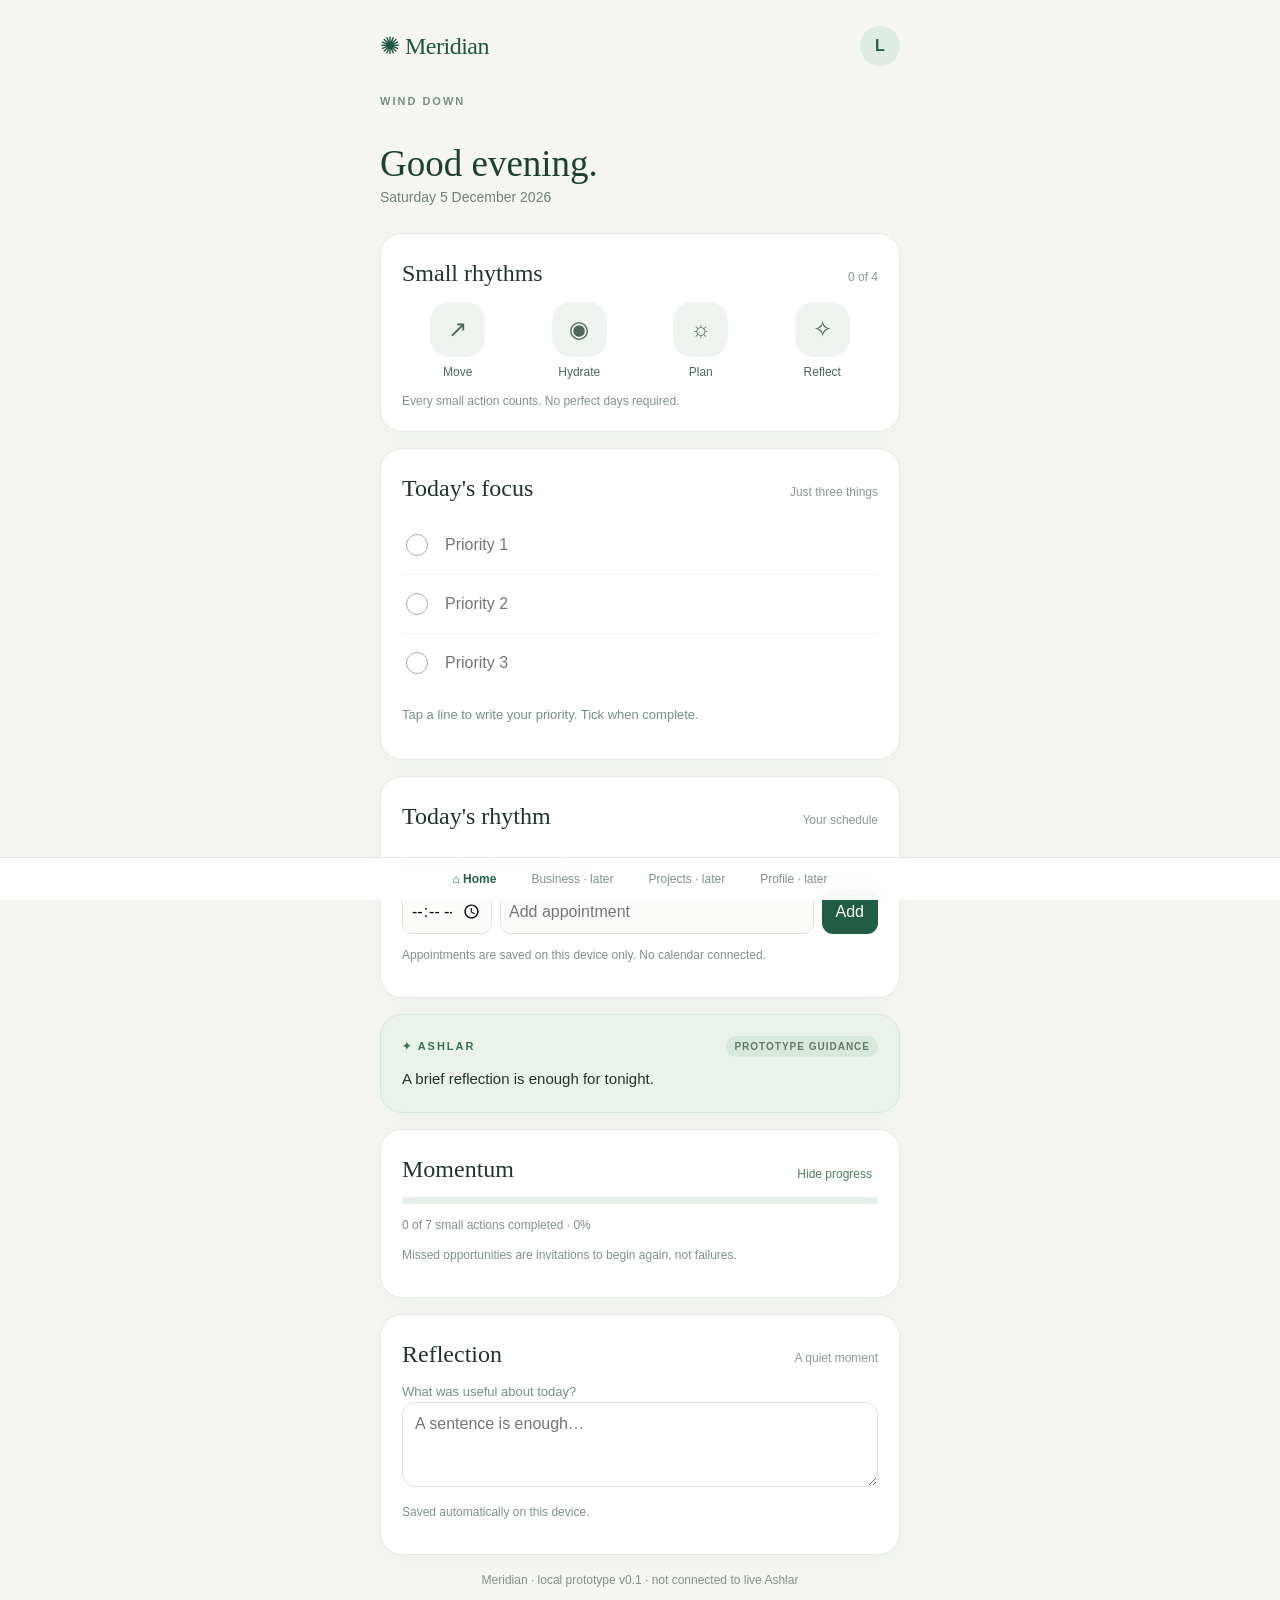
==== prototypes/home-screen/index.html @ abdf4962 "Build functional local-first Meridian Home Screen prototype" ====
<!doctype html>
<html lang="en"><head><meta charset="utf-8"><meta name="viewport" content="width=device-width,initial-scale=1,viewport-fit=cover"><meta name="theme-color" content="#173f34"><title>Meridian — Today</title>
<style>
:root{font-family:-apple-system,BlinkMacSystemFont,"Segoe UI",sans-serif;color:#23332d;background:#f5f6f2}*{box-sizing:border-box}body{margin:0}button,input,textarea{font:inherit}button{cursor:pointer}button:focus-visible,input:focus-visible,textarea:focus-visible{outline:3px solid #72ab8e;outline-offset:2px}.shell{max-width:560px;margin:auto;padding:26px 20px 90px}.top{display:flex;justify-content:space-between;align-items:center}.mark{font-family:Georgia,serif;font-size:24px;letter-spacing:-.5px;color:#205543}.circle{background:#dfebe4;color:#1c6247;border:0;border-radius:50%;width:40px;height:40px;font-weight:700}.eyebrow{text-transform:uppercase;font-size:11px;font-weight:750;letter-spacing:2px;color:#789082}.greeting{margin:36px 0 5px;font:normal 37px/1.12 Georgia,serif;color:#1d4034}.sub{margin:0 0 28px;color:#728078;font-size:14px}.card{background:white;border:1px solid #e5eae4;border-radius:22px;padding:21px;margin-bottom:16px;box-shadow:0 7px 24px #1f47360a}.card h2{font:normal 24px Georgia,serif;margin:5px 0 14px}.sectionhead{display:flex;justify-content:space-between;align-items:baseline;gap:10px}.muted{color:#8c9890;font-size:12px}.habits{display:grid;grid-template-columns:repeat(4,1fr);gap:10px}.habit{display:flex;flex-direction:column;align-items:center;gap:8px;background:transparent;border:0;color:#51665b;font-size:12px}.habit .icon{width:55px;height:55px;display:grid;place-items:center;border-radius:19px;background:#eff3ef;font-size:23px;border:1px solid transparent}.habit[aria-pressed="true"] .icon{background:#e3f2e6;border-color:#79ae88}.habit[aria-pressed="true"] .label{font-weight:750;color:#245b40}.row{display:flex;align-items:center;gap:12px;padding:13px 0;border-top:1px solid #eef1ed}.row:first-of-type{border-top:0}.check{appearance:none;width:22px;height:22px;flex:0 0 22px;border:1.6px solid #a3b2a9;border-radius:50%;cursor:pointer}.check:checked{background:#377a55;border-color:#377a55;box-shadow:inset 0 0 0 5px white}.titleinput{min-width:0;flex:1;border:0;background:transparent;padding:7px 2px;color:#2a3a32}.titleinput.done{text-decoration:line-through;color:#9da9a1}.hint{color:#759082;font-size:13px;line-height:1.5}.apt{display:flex;align-items:baseline;gap:14px;padding:11px 0;border-top:1px solid #eef1ed}.time{font-size:13px;font-weight:750;color:#3e785a;min-width:48px}.apt span:nth-child(2){flex:1}.text-btn{border:0;background:transparent;color:#377a55;padding:6px;font-size:13px}.add{display:grid;grid-template-columns:90px 1fr auto;gap:8px;margin-top:10px}.add input{width:100%;min-width:0;padding:10px 8px;border:1px solid #dae4db;border-radius:10px;background:#fbfcfa}.primary{background:#215c45;border:0;color:white;padding:10px 14px;border-radius:11px}.coach{background:#eaf2eb;border-color:#d6e7d9}.coach .eyebrow{color:#38704d}.coach p{margin:10px 0 0;line-height:1.6;font-size:15px}.progressbar{height:7px;background:#e7eee8;border-radius:10px;overflow:hidden}.progressbar span{display:block;height:100%;background:#528e66;width:0;transition:width .2s}.foot{display:flex;justify-content:space-between;align-items:center}.note{width:100%;min-height:85px;resize:vertical;border:1px solid #dae4db;border-radius:13px;padding:12px;color:#23352a}.small{font-size:12px;line-height:1.5;color:#829187}.badge{display:inline-block;font-size:10px;font-weight:700;text-transform:uppercase;letter-spacing:1px;color:#60796b;background:#d9e8dd;padding:5px 8px;border-radius:30px}.bottom{position:fixed;bottom:0;left:0;right:0;background:#fffE;border-top:1px solid #e4e9e3;backdrop-filter:blur(15px);display:flex;justify-content:center;gap:35px;padding:14px 8px calc(14px + env(safe-area-inset-bottom));font-size:12px;color:#829087}.bottom b{color:#236345}.progress-toggle{background:none;border:0;color:#4d7c61;font-size:12px}.visually-hidden{position:absolute;width:1px;height:1px;overflow:hidden;clip:rect(0,0,0,0)}
</style></head>
<body><main class="shell">
<div class="top"><div class="mark">✺ Meridian</div><button class="circle" aria-label="Local profile placeholder">L</button></div>
<div class="eyebrow" style="margin-top:29px" id="phase">YOUR DAY</div><h1 class="greeting" id="greeting">Good morning.</h1><p class="sub" id="date"></p>
<div class="card" id="habitsCard"><div class="sectionhead"><h2>Small rhythms</h2><span class="muted" id="habitCount"></span></div><div class="habits" id="habits"></div><p class="small" style="margin-bottom:0">Every small action counts. No perfect days required.</p></div>
<div class="card"><div class="sectionhead"><h2>Today's focus</h2><span class="muted">Just three things</span></div><div id="priorities"></div><p class="hint">Tap a line to write your priority. Tick when complete.</p></div>
<div class="card"><div class="sectionhead"><h2>Today's rhythm</h2><span class="muted">Your schedule</span></div><div id="appointments"></div><form class="add" id="appointmentForm"><label class="visually-hidden" for="aptTime">Time</label><input type="time" id="aptTime" required><label class="visually-hidden" for="aptTitle">Appointment</label><input id="aptTitle" maxlength="80" placeholder="Add appointment" required><button class="primary" type="submit">Add</button></form><p class="small">Appointments are saved on this device only. No calendar connected.</p></div>
<div class="card coach"><div class="sectionhead"><span class="eyebrow">✦ ASHLAR</span><span class="badge">Prototype guidance</span></div><p id="nudge"></p></div>
<div class="card"><div class="foot"><h2>Momentum</h2><button class="progress-toggle" id="progressToggle" aria-pressed="true">Hide progress</button></div><div id="progressArea"><div class="progressbar" role="progressbar" aria-label="Today's completion" aria-valuemin="0" aria-valuemax="100" aria-valuenow="0" id="progressTrack"><span id="progressBar"></span></div><p class="small" id="progressText"></p></div><p class="small">Missed opportunities are invitations to begin again, not failures.</p></div>
<div class="card"><div class="sectionhead"><h2>Reflection</h2><span class="muted">A quiet moment</span></div><label for="reflection" class="hint">What was useful about today?</label><textarea class="note" id="reflection" placeholder="A sentence is enough…"></textarea><p class="small">Saved automatically on this device.</p></div>
<p class="small" style="text-align:center">Meridian · local prototype v0.1 · not connected to live Ashlar</p>
</main><nav class="bottom" aria-label="Prototype navigation"><b>⌂ Home</b><span>Business · later</span><span>Projects · later</span><span>Profile · later</span></nav>
<script>
(()=>{
 const now=new Date(), key=now.getFullYear()+"-"+String(now.getMonth()+1).padStart(2,"0")+"-"+String(now.getDate()).padStart(2), storage="meridian-demo-day-"+key, prefsKey="meridian-demo-preferences";
 const initial={priorities:[{id:1,title:"",done:false},{id:2,title:"",done:false},{id:3,title:"",done:false}],habits:[{id:"move",label:"Move",icon:"↗",done:false},{id:"water",label:"Hydrate",icon:"◉",done:false},{id:"plan",label:"Plan",icon:"☼",done:false},{id:"reflect",label:"Reflect",icon:"✧",done:false}],appointments:[],reflection:""};
 function parse(k,fallback){try{return JSON.parse(localStorage.getItem(k))||fallback}catch{return fallback}}
 let data=parse(storage,initial),prefs=parse(prefsKey,{showProgress:true});
 if(!Array.isArray(data.priorities)||data.priorities.length!==3)data.priorities=structuredClone(initial.priorities);
 if(!Array.isArray(data.habits))data.habits=structuredClone(initial.habits);
 if(!Array.isArray(data.appointments))data.appointments=[];
 function save(){localStorage.setItem(storage,JSON.stringify(data))}
 const $=id=>document.getElementById(id);
 const hour=now.getHours(),phase=hour<12?"morning":hour<17?"afternoon":"evening";
 $("phase").textContent=phase==="morning"?"A FRESH START":phase==="afternoon"?"KEEP YOUR MOMENTUM":"WIND DOWN";
 $("greeting").textContent="Good "+phase+".";
 $("date").textContent=new Intl.DateTimeFormat("en-GB",{weekday:"long",day:"numeric",month:"long",year:"numeric"}).format(now);
 function renderHabits(){let area=$("habits");area.replaceChildren();data.habits.forEach(h=>{let b=document.createElement("button");b.className="habit";b.type="button";b.setAttribute("aria-pressed",String(h.done));let icon=document.createElement("span");icon.className="icon";icon.textContent=h.icon;let label=document.createElement("span");label.className="label";label.textContent=h.label;b.append(icon,label);b.onclick=()=>{h.done=!h.done;save();renderHabits();renderProgress();renderNudge()};area.append(b)});$("habitCount").textContent=data.habits.filter(h=>h.done).length+" of "+data.habits.length}
 function renderPriorities(){let area=$("priorities");area.replaceChildren();data.priorities.forEach((p,i)=>{let row=document.createElement("div");row.className="row";let cb=document.createElement("input");cb.type="checkbox";cb.className="check";cb.checked=!!p.done;cb.setAttribute("aria-label","Complete priority "+(i+1));cb.onchange=()=>{p.done=cb.checked;save();renderPriorities();renderProgress();renderNudge()};let input=document.createElement("input");input.className="titleinput"+(p.done?" done":"");input.type="text";input.maxLength=100;input.placeholder="Priority "+(i+1);input.value=p.title;input.setAttribute("aria-label","Priority "+(i+1));input.oninput=()=>{p.title=input.value;save();renderNudge()};row.append(cb,input);area.append(row)})}
 function renderAppointments(){let area=$("appointments");area.replaceChildren();if(!data.appointments.length){let p=document.createElement("p");p.className="hint";p.textContent="No appointments added for today.";area.append(p)}data.appointments.slice().sort((a,b)=>a.time.localeCompare(b.time)).forEach(a=>{let row=document.createElement("div");row.className="apt";let time=document.createElement("span");time.className="time";time.textContent=a.time;let name=document.createElement("span");name.textContent=a.title;let remove=document.createElement("button");remove.className="text-btn";remove.textContent="Remove";remove.setAttribute("aria-label","Remove "+a.title);remove.onclick=()=>{data.appointments=data.appointments.filter(x=>x.id!==a.id);save();renderAppointments()};row.append(time,name,remove);area.append(row)})}
 $("appointmentForm").onsubmit=e=>{e.preventDefault();let time=$("aptTime").value,title=$("aptTitle").value.trim();if(!time||!title)return;data.appointments.push({id:Date.now(),time,title});save();renderAppointments();e.target.reset()};
 function renderNudge(){let undone=data.priorities.find(p=>p.title.trim()&&!p.done);$("nudge").textContent=undone?"Start with “"+undone.title.trim()+"”. One small step is enough.":data.priorities.every(p=>p.done)&&data.priorities.some(p=>p.title.trim())?"You've moved things forward today. You can stop here.":phase==="evening"?"A brief reflection is enough for tonight.": "Choose one useful priority. You don't need to solve the whole day."}
 function renderProgress(){let done=data.habits.filter(h=>h.done).length+data.priorities.filter(p=>p.done).length, total=data.habits.length+3, percent=Math.round(done/total*100);$("progressBar").style.width=percent+"%";$("progressTrack").setAttribute("aria-valuenow",String(percent));$("progressText").textContent=done+" of "+total+" small actions completed · "+percent+"%";$("progressArea").hidden=!prefs.showProgress;$("progressToggle").textContent=prefs.showProgress?"Hide progress":"Show progress";$("progressToggle").setAttribute("aria-pressed",String(prefs.showProgress))}
 $("progressToggle").onclick=()=>{prefs.showProgress=!prefs.showProgress;localStorage.setItem(prefsKey,JSON.stringify(prefs));renderProgress()};
 $("reflection").value=data.reflection||"";$("reflection").oninput=e=>{data.reflection=e.target.value;save()};
 renderHabits();renderPriorities();renderAppointments();renderProgress();renderNudge();
})();
</script></body></html>
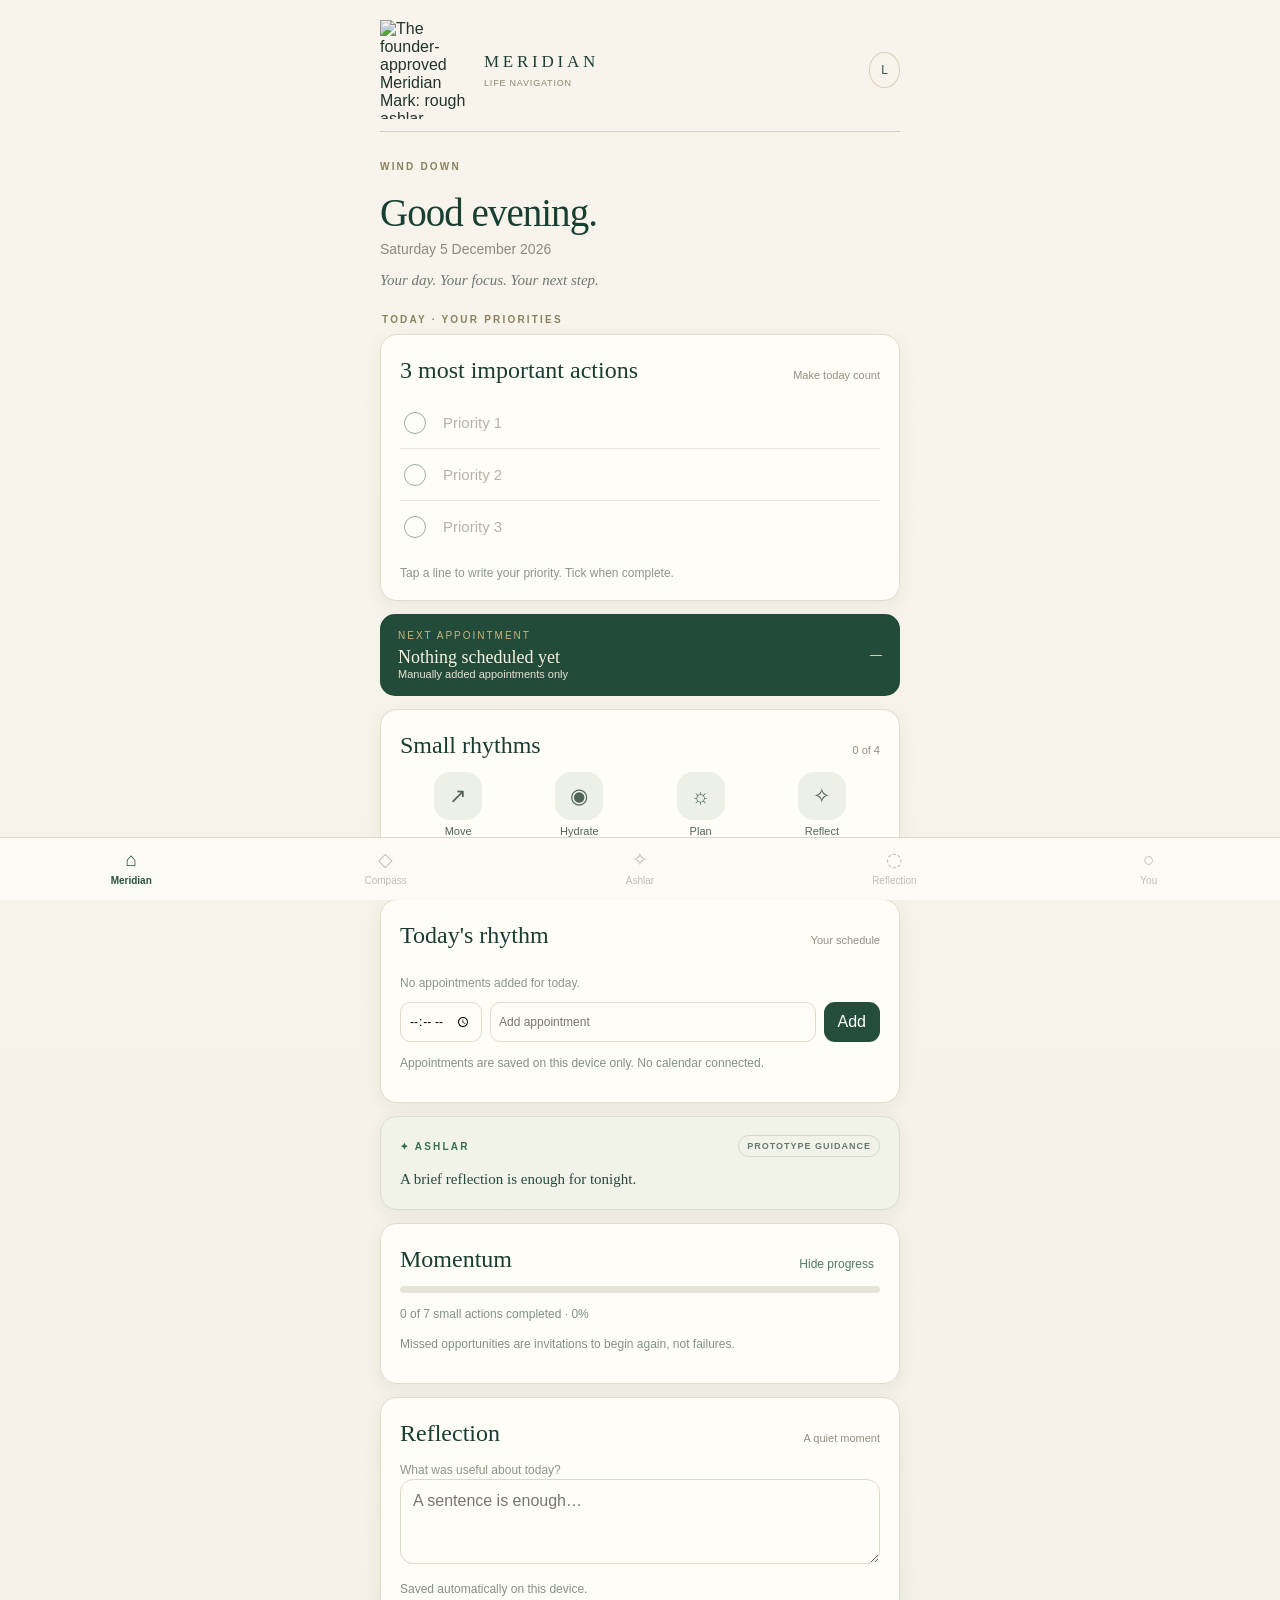
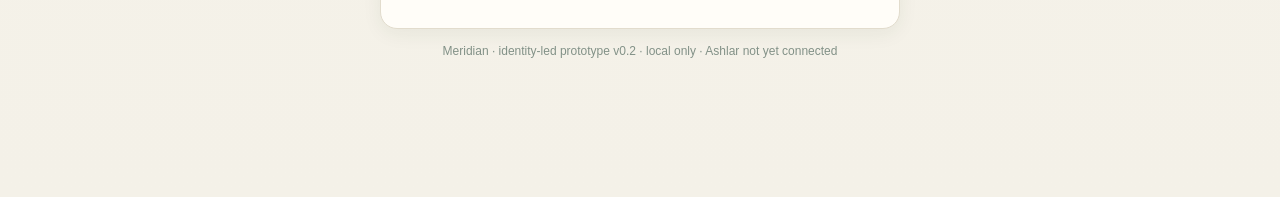
==== commit a5180abb: "Rebuild mobile Home with founder-approved mark and recovered Meridian identity" ====
--- a/prototypes/home-screen/index.html
+++ b/prototypes/home-screen/index.html
@@ -1,19 +1,73 @@
 <!doctype html>
-<html lang="en"><head><meta charset="utf-8"><meta name="viewport" content="width=device-width,initial-scale=1,viewport-fit=cover"><meta name="theme-color" content="#173f34"><title>Meridian — Today</title>
+<html lang="en"><head><meta charset="utf-8"><meta name="viewport" content="width=device-width,initial-scale=1,viewport-fit=cover"><meta name="theme-color" content="#f6f1e7"><meta name="apple-mobile-web-app-capable" content="yes"><meta name="apple-mobile-web-app-title" content="Meridian"><title>Meridian — Today</title>
 <style>
 :root{font-family:-apple-system,BlinkMacSystemFont,"Segoe UI",sans-serif;color:#23332d;background:#f5f6f2}*{box-sizing:border-box}body{margin:0}button,input,textarea{font:inherit}button{cursor:pointer}button:focus-visible,input:focus-visible,textarea:focus-visible{outline:3px solid #72ab8e;outline-offset:2px}.shell{max-width:560px;margin:auto;padding:26px 20px 90px}.top{display:flex;justify-content:space-between;align-items:center}.mark{font-family:Georgia,serif;font-size:24px;letter-spacing:-.5px;color:#205543}.circle{background:#dfebe4;color:#1c6247;border:0;border-radius:50%;width:40px;height:40px;font-weight:700}.eyebrow{text-transform:uppercase;font-size:11px;font-weight:750;letter-spacing:2px;color:#789082}.greeting{margin:36px 0 5px;font:normal 37px/1.12 Georgia,serif;color:#1d4034}.sub{margin:0 0 28px;color:#728078;font-size:14px}.card{background:white;border:1px solid #e5eae4;border-radius:22px;padding:21px;margin-bottom:16px;box-shadow:0 7px 24px #1f47360a}.card h2{font:normal 24px Georgia,serif;margin:5px 0 14px}.sectionhead{display:flex;justify-content:space-between;align-items:baseline;gap:10px}.muted{color:#8c9890;font-size:12px}.habits{display:grid;grid-template-columns:repeat(4,1fr);gap:10px}.habit{display:flex;flex-direction:column;align-items:center;gap:8px;background:transparent;border:0;color:#51665b;font-size:12px}.habit .icon{width:55px;height:55px;display:grid;place-items:center;border-radius:19px;background:#eff3ef;font-size:23px;border:1px solid transparent}.habit[aria-pressed="true"] .icon{background:#e3f2e6;border-color:#79ae88}.habit[aria-pressed="true"] .label{font-weight:750;color:#245b40}.row{display:flex;align-items:center;gap:12px;padding:13px 0;border-top:1px solid #eef1ed}.row:first-of-type{border-top:0}.check{appearance:none;width:22px;height:22px;flex:0 0 22px;border:1.6px solid #a3b2a9;border-radius:50%;cursor:pointer}.check:checked{background:#377a55;border-color:#377a55;box-shadow:inset 0 0 0 5px white}.titleinput{min-width:0;flex:1;border:0;background:transparent;padding:7px 2px;color:#2a3a32}.titleinput.done{text-decoration:line-through;color:#9da9a1}.hint{color:#759082;font-size:13px;line-height:1.5}.apt{display:flex;align-items:baseline;gap:14px;padding:11px 0;border-top:1px solid #eef1ed}.time{font-size:13px;font-weight:750;color:#3e785a;min-width:48px}.apt span:nth-child(2){flex:1}.text-btn{border:0;background:transparent;color:#377a55;padding:6px;font-size:13px}.add{display:grid;grid-template-columns:90px 1fr auto;gap:8px;margin-top:10px}.add input{width:100%;min-width:0;padding:10px 8px;border:1px solid #dae4db;border-radius:10px;background:#fbfcfa}.primary{background:#215c45;border:0;color:white;padding:10px 14px;border-radius:11px}.coach{background:#eaf2eb;border-color:#d6e7d9}.coach .eyebrow{color:#38704d}.coach p{margin:10px 0 0;line-height:1.6;font-size:15px}.progressbar{height:7px;background:#e7eee8;border-radius:10px;overflow:hidden}.progressbar span{display:block;height:100%;background:#528e66;width:0;transition:width .2s}.foot{display:flex;justify-content:space-between;align-items:center}.note{width:100%;min-height:85px;resize:vertical;border:1px solid #dae4db;border-radius:13px;padding:12px;color:#23352a}.small{font-size:12px;line-height:1.5;color:#829187}.badge{display:inline-block;font-size:10px;font-weight:700;text-transform:uppercase;letter-spacing:1px;color:#60796b;background:#d9e8dd;padding:5px 8px;border-radius:30px}.bottom{position:fixed;bottom:0;left:0;right:0;background:#fffE;border-top:1px solid #e4e9e3;backdrop-filter:blur(15px);display:flex;justify-content:center;gap:35px;padding:14px 8px calc(14px + env(safe-area-inset-bottom));font-size:12px;color:#829087}.bottom b{color:#236345}.progress-toggle{background:none;border:0;color:#4d7c61;font-size:12px}.visually-hidden{position:absolute;width:1px;height:1px;overflow:hidden;clip:rect(0,0,0,0)}
+
+/* Identity-led Home Screen v0.2 — MER-ID-001; visual hierarchy subject to founder review */
+:root{font-family:-apple-system,BlinkMacSystemFont,"Segoe UI",sans-serif;color:#21382e;background:#f6f2e9}
+body{background:linear-gradient(180deg,#f8f4eb 0%,#f4f1e8 100%)}
+.shell{max-width:560px;padding:20px 20px 125px}
+.top{align-items:center;border-bottom:1px solid #d8cfba;padding-bottom:12px}
+.brand{display:flex;align-items:center;gap:12px;min-width:0}
+.brand img{display:block;width:92px;height:99px;object-fit:contain;mix-blend-mode:multiply}
+.brand-title{font:400 17px Georgia,serif;letter-spacing:.22em;color:#1c4035;text-transform:uppercase}
+.brand-caption{font-size:9px;letter-spacing:.09em;text-transform:uppercase;color:#8e856f;margin-top:6px}
+.profile{border-radius:50%;border:1px solid #d9d0ba;padding:10px 11px;color:#315647;background:transparent;font-size:12px}
+.eyebrow{color:#8b815f;letter-spacing:2.2px;font-size:10px}
+.greeting{font:400 39px/1.1 Georgia,serif;color:#183f33;margin:20px 0 6px;letter-spacing:-.025em}
+.sub{color:#8d897e;margin-bottom:17px}
+.opening{font:italic 15px/1.5 Georgia,serif;color:#6d796e;margin:-5px 0 23px}
+.card{background:#fffdf8;border:1px solid #e2dccd;border-radius:17px;box-shadow:0 5px 19px #203f2610;padding:18px 19px;margin-bottom:13px}
+.card h2{font:400 24px/1.2 Georgia,serif;color:#193d32;margin:3px 0 12px}
+.sectionhead{align-items:center}
+.muted{color:#948e81;font-size:11px}
+.row{padding:9px 0;border-top:1px solid #e9e4d9}
+.row:first-of-type{border-top:none}
+.check{width:22px;height:22px;flex-basis:22px;border:1.6px solid #9baf9d}
+.check:checked{background:#2c6c50;border-color:#2c6c50}
+.titleinput{font-size:15px;color:#243b31;padding:8px 2px}
+.titleinput::placeholder{color:#b5b2aa}
+.hint{font-size:12px;color:#8a978a;margin-bottom:0}
+.next{background:#234b3a;color:#f8f1df;border-radius:15px;padding:16px 18px;margin-bottom:13px;display:flex;align-items:center;gap:14px;justify-content:space-between}
+.next .next-title{color:#cbb47d;text-transform:uppercase;font-size:10px;letter-spacing:2px}
+.next .next-info{font:400 18px Georgia,serif;margin:6px 0 0}
+.next .next-time{font-size:12px;color:#e7dfca}
+.next .next-hint{font-size:11px;color:#e8e1d0}
+.habits{gap:5px}
+.habit{gap:5px;font-size:11px;color:#516659;padding:0}
+.habit .icon{width:48px;height:48px;border-radius:16px;background:#edf0e7;font-size:21px}
+.habit[aria-pressed="true"] .icon{background:#e2ecdd;border-color:#89a88a}
+.coach{background:#f1f3e9;border:1px solid #d8dfcf}
+.coach p{font:400 15px/1.6 Georgia,serif;color:#294b3a}
+.badge{font-size:9px;background:transparent;border:1px solid #d0dbcc;color:#68796c}
+.apt{padding:9px 0}
+.add{grid-template-columns:82px 1fr auto}
+.add input{font-size:12px;background:#fffcf7;border:1px solid #e1dacb}
+.primary{background:#244e3b}
+.progressbar{background:#e6e4d7}
+.progressbar span{background:#a38b53}
+.note{background:#fffdf7;border-color:#dfd7c8}
+.bottom{justify-content:space-around;gap:0;background:#fcfaf5f5;border-top:1px solid #ded6c7;padding:8px 4px calc(10px + env(safe-area-inset-bottom))}
+.bottom .navitem{display:flex;flex-direction:column;align-items:center;justify-content:center;gap:4px;min-width:0;width:20%;text-align:center;background:none;border:none;color:#9a988e;font-size:10px;font-weight:500;padding:4px 1px}
+.bottom .navitem .navicon{font-size:19px;line-height:1.1}
+.bottom .navitem.active{color:#28523c;font-weight:700}
+.bottom .navitem:disabled{opacity:.62;cursor:default}
+@media(max-width:360px){.brand img{width:76px;height:82px}.greeting{font-size:34px}.brand-title{font-size:15px}.card{padding:16px}.habit .icon{width:43px;height:43px}}
+
 </style></head>
 <body><main class="shell">
-<div class="top"><div class="mark">✺ Meridian</div><button class="circle" aria-label="Local profile placeholder">L</button></div>
-<div class="eyebrow" style="margin-top:29px" id="phase">YOUR DAY</div><h1 class="greeting" id="greeting">Good morning.</h1><p class="sub" id="date"></p>
+<div class="top"><div class="brand"><img src="../../assets/branding/meridian-mark-approved-reference.jpg" alt="The founder-approved Meridian Mark: rough ashlar, refined ashlar, and a vertical golden meridian line"><div><div class="brand-title">Meridian</div><div class="brand-caption">Life navigation</div></div></div><span class="profile" aria-label="Local prototype">L</span></div>
+<div class="eyebrow" style="margin-top:29px" id="phase">YOUR DAY</div><h1 class="greeting" id="greeting">Good morning.</h1><p class="sub" id="date"></p><p class="opening">Your day. Your focus. Your next step.</p>
+
+<div class="eyebrow" style="margin:8px 2px 9px">TODAY · YOUR PRIORITIES</div><div class="card"><div class="sectionhead"><h2>3 most important actions</h2><span class="muted">Make today count</span></div><div id="priorities"></div><p class="hint">Tap a line to write your priority. Tick when complete.</p></div>
+<div class="next" aria-live="polite"><div><div class="next-title">Next appointment</div><div class="next-info" id="nextInfo">Nothing scheduled yet</div><div class="next-hint">Manually added appointments only</div></div><div class="next-time" id="nextTime">—</div></div>
 <div class="card" id="habitsCard"><div class="sectionhead"><h2>Small rhythms</h2><span class="muted" id="habitCount"></span></div><div class="habits" id="habits"></div><p class="small" style="margin-bottom:0">Every small action counts. No perfect days required.</p></div>
-<div class="card"><div class="sectionhead"><h2>Today's focus</h2><span class="muted">Just three things</span></div><div id="priorities"></div><p class="hint">Tap a line to write your priority. Tick when complete.</p></div>
 <div class="card"><div class="sectionhead"><h2>Today's rhythm</h2><span class="muted">Your schedule</span></div><div id="appointments"></div><form class="add" id="appointmentForm"><label class="visually-hidden" for="aptTime">Time</label><input type="time" id="aptTime" required><label class="visually-hidden" for="aptTitle">Appointment</label><input id="aptTitle" maxlength="80" placeholder="Add appointment" required><button class="primary" type="submit">Add</button></form><p class="small">Appointments are saved on this device only. No calendar connected.</p></div>
 <div class="card coach"><div class="sectionhead"><span class="eyebrow">✦ ASHLAR</span><span class="badge">Prototype guidance</span></div><p id="nudge"></p></div>
 <div class="card"><div class="foot"><h2>Momentum</h2><button class="progress-toggle" id="progressToggle" aria-pressed="true">Hide progress</button></div><div id="progressArea"><div class="progressbar" role="progressbar" aria-label="Today's completion" aria-valuemin="0" aria-valuemax="100" aria-valuenow="0" id="progressTrack"><span id="progressBar"></span></div><p class="small" id="progressText"></p></div><p class="small">Missed opportunities are invitations to begin again, not failures.</p></div>
 <div class="card"><div class="sectionhead"><h2>Reflection</h2><span class="muted">A quiet moment</span></div><label for="reflection" class="hint">What was useful about today?</label><textarea class="note" id="reflection" placeholder="A sentence is enough…"></textarea><p class="small">Saved automatically on this device.</p></div>
-<p class="small" style="text-align:center">Meridian · local prototype v0.1 · not connected to live Ashlar</p>
-</main><nav class="bottom" aria-label="Prototype navigation"><b>⌂ Home</b><span>Business · later</span><span>Projects · later</span><span>Profile · later</span></nav>
+<p class="small" style="text-align:center">Meridian · identity-led prototype v0.2 · local only · Ashlar not yet connected</p>
+</main><nav class="bottom" aria-label="Meridian navigation"><span class="navitem active" aria-current="page"><span class="navicon">⌂</span>Meridian</span><button class="navitem" disabled title="Coming later"><span class="navicon">◇</span>Compass</button><button class="navitem" disabled title="Coming later"><span class="navicon">✧</span>Ashlar</button><button class="navitem" disabled title="Coming later"><span class="navicon">◌</span>Reflection</button><button class="navitem" disabled title="Coming later"><span class="navicon">○</span>You</button></nav>
 <script>
 (()=>{
  const now=new Date(), key=now.getFullYear()+"-"+String(now.getMonth()+1).padStart(2,"0")+"-"+String(now.getDate()).padStart(2), storage="meridian-demo-day-"+key, prefsKey="meridian-demo-preferences";
@@ -31,7 +85,7 @@
  $("date").textContent=new Intl.DateTimeFormat("en-GB",{weekday:"long",day:"numeric",month:"long",year:"numeric"}).format(now);
  function renderHabits(){let area=$("habits");area.replaceChildren();data.habits.forEach(h=>{let b=document.createElement("button");b.className="habit";b.type="button";b.setAttribute("aria-pressed",String(h.done));let icon=document.createElement("span");icon.className="icon";icon.textContent=h.icon;let label=document.createElement("span");label.className="label";label.textContent=h.label;b.append(icon,label);b.onclick=()=>{h.done=!h.done;save();renderHabits();renderProgress();renderNudge()};area.append(b)});$("habitCount").textContent=data.habits.filter(h=>h.done).length+" of "+data.habits.length}
  function renderPriorities(){let area=$("priorities");area.replaceChildren();data.priorities.forEach((p,i)=>{let row=document.createElement("div");row.className="row";let cb=document.createElement("input");cb.type="checkbox";cb.className="check";cb.checked=!!p.done;cb.setAttribute("aria-label","Complete priority "+(i+1));cb.onchange=()=>{p.done=cb.checked;save();renderPriorities();renderProgress();renderNudge()};let input=document.createElement("input");input.className="titleinput"+(p.done?" done":"");input.type="text";input.maxLength=100;input.placeholder="Priority "+(i+1);input.value=p.title;input.setAttribute("aria-label","Priority "+(i+1));input.oninput=()=>{p.title=input.value;save();renderNudge()};row.append(cb,input);area.append(row)})}
- function renderAppointments(){let area=$("appointments");area.replaceChildren();if(!data.appointments.length){let p=document.createElement("p");p.className="hint";p.textContent="No appointments added for today.";area.append(p)}data.appointments.slice().sort((a,b)=>a.time.localeCompare(b.time)).forEach(a=>{let row=document.createElement("div");row.className="apt";let time=document.createElement("span");time.className="time";time.textContent=a.time;let name=document.createElement("span");name.textContent=a.title;let remove=document.createElement("button");remove.className="text-btn";remove.textContent="Remove";remove.setAttribute("aria-label","Remove "+a.title);remove.onclick=()=>{data.appointments=data.appointments.filter(x=>x.id!==a.id);save();renderAppointments()};row.append(time,name,remove);area.append(row)})}
+ function renderAppointments(){let area=$("appointments");area.replaceChildren();if(!data.appointments.length){let p=document.createElement("p");p.className="hint";p.textContent="No appointments added for today.";area.append(p)}data.appointments.slice().sort((a,b)=>a.time.localeCompare(b.time)).forEach(a=>{let row=document.createElement("div");row.className="apt";let time=document.createElement("span");time.className="time";time.textContent=a.time;let name=document.createElement("span");name.textContent=a.title;let remove=document.createElement("button");remove.className="text-btn";remove.textContent="Remove";remove.setAttribute("aria-label","Remove "+a.title);remove.onclick=()=>{data.appointments=data.appointments.filter(x=>x.id!==a.id);save();renderAppointments()};row.append(time,name,remove);area.append(row)});const sorted=data.appointments.slice().sort((a,b)=>a.time.localeCompare(b.time));const upcoming=sorted.find(a=>a.time>=new Intl.DateTimeFormat("en-GB",{hour:"2-digit",minute:"2-digit",hour12:false}).format(new Date()))||sorted[0];$("nextInfo").textContent=upcoming?upcoming.title:"Nothing scheduled yet";$("nextTime").textContent=upcoming?upcoming.time:"—"}
  $("appointmentForm").onsubmit=e=>{e.preventDefault();let time=$("aptTime").value,title=$("aptTitle").value.trim();if(!time||!title)return;data.appointments.push({id:Date.now(),time,title});save();renderAppointments();e.target.reset()};
  function renderNudge(){let undone=data.priorities.find(p=>p.title.trim()&&!p.done);$("nudge").textContent=undone?"Start with “"+undone.title.trim()+"”. One small step is enough.":data.priorities.every(p=>p.done)&&data.priorities.some(p=>p.title.trim())?"You've moved things forward today. You can stop here.":phase==="evening"?"A brief reflection is enough for tonight.": "Choose one useful priority. You don't need to solve the whole day."}
  function renderProgress(){let done=data.habits.filter(h=>h.done).length+data.priorities.filter(p=>p.done).length, total=data.habits.length+3, percent=Math.round(done/total*100);$("progressBar").style.width=percent+"%";$("progressTrack").setAttribute("aria-valuenow",String(percent));$("progressText").textContent=done+" of "+total+" small actions completed · "+percent+"%";$("progressArea").hidden=!prefs.showProgress;$("progressToggle").textContent=prefs.showProgress?"Hide progress":"Show progress";$("progressToggle").setAttribute("aria-pressed",String(prefs.showProgress))}
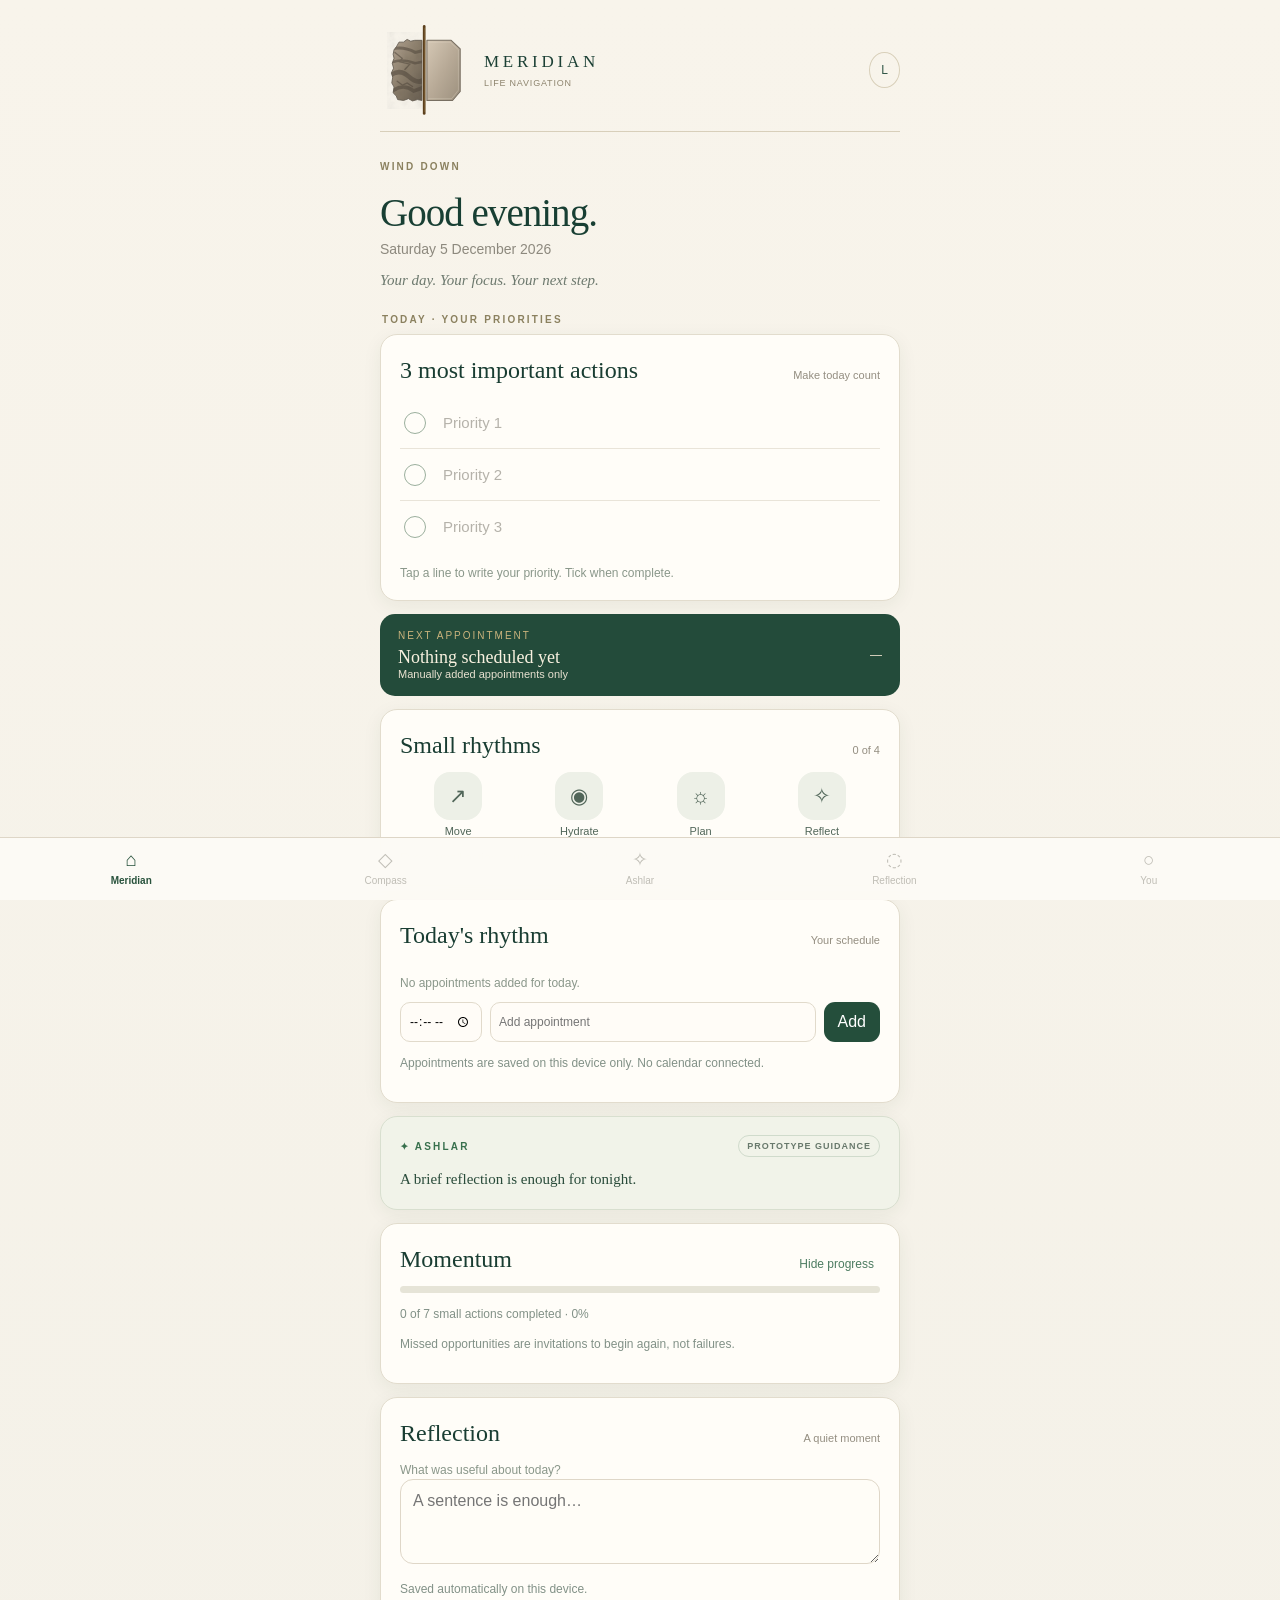
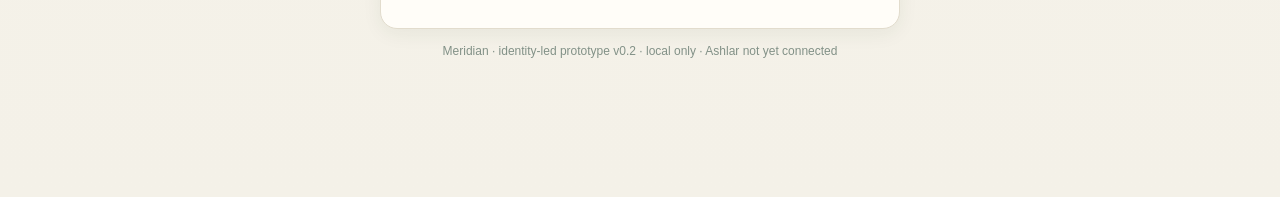
==== commit fdbd02c0: "Fix broken logo on live iPhone Home Screen with Safari-safe SVG" ====
--- a/prototypes/home-screen/index.html
+++ b/prototypes/home-screen/index.html
@@ -9,7 +9,7 @@
 .shell{max-width:560px;padding:20px 20px 125px}
 .top{align-items:center;border-bottom:1px solid #d8cfba;padding-bottom:12px}
 .brand{display:flex;align-items:center;gap:12px;min-width:0}
-.brand img{display:block;width:92px;height:99px;object-fit:contain;mix-blend-mode:multiply}
+.brand img{display:block;width:92px;height:99px;object-fit:contain}
 .brand-title{font:400 17px Georgia,serif;letter-spacing:.22em;color:#1c4035;text-transform:uppercase}
 .brand-caption{font-size:9px;letter-spacing:.09em;text-transform:uppercase;color:#8e856f;margin-top:6px}
 .profile{border-radius:50%;border:1px solid #d9d0ba;padding:10px 11px;color:#315647;background:transparent;font-size:12px}
@@ -56,7 +56,7 @@
 
 </style></head>
 <body><main class="shell">
-<div class="top"><div class="brand"><img src="../../assets/branding/meridian-mark-approved-reference.jpg" alt="The founder-approved Meridian Mark: rough ashlar, refined ashlar, and a vertical golden meridian line"><div><div class="brand-title">Meridian</div><div class="brand-caption">Life navigation</div></div></div><span class="profile" aria-label="Local prototype">L</span></div>
+<div class="top"><div class="brand"><img src="../../assets/branding/meridian-mark-iphone.svg" alt="The founder-approved Meridian Mark: rough ashlar, refined ashlar, and a vertical golden meridian line"><div><div class="brand-title">Meridian</div><div class="brand-caption">Life navigation</div></div></div><span class="profile" aria-label="Local prototype">L</span></div>
 <div class="eyebrow" style="margin-top:29px" id="phase">YOUR DAY</div><h1 class="greeting" id="greeting">Good morning.</h1><p class="sub" id="date"></p><p class="opening">Your day. Your focus. Your next step.</p>
 
 <div class="eyebrow" style="margin:8px 2px 9px">TODAY · YOUR PRIORITIES</div><div class="card"><div class="sectionhead"><h2>3 most important actions</h2><span class="muted">Make today count</span></div><div id="priorities"></div><p class="hint">Tap a line to write your priority. Tick when complete.</p></div>
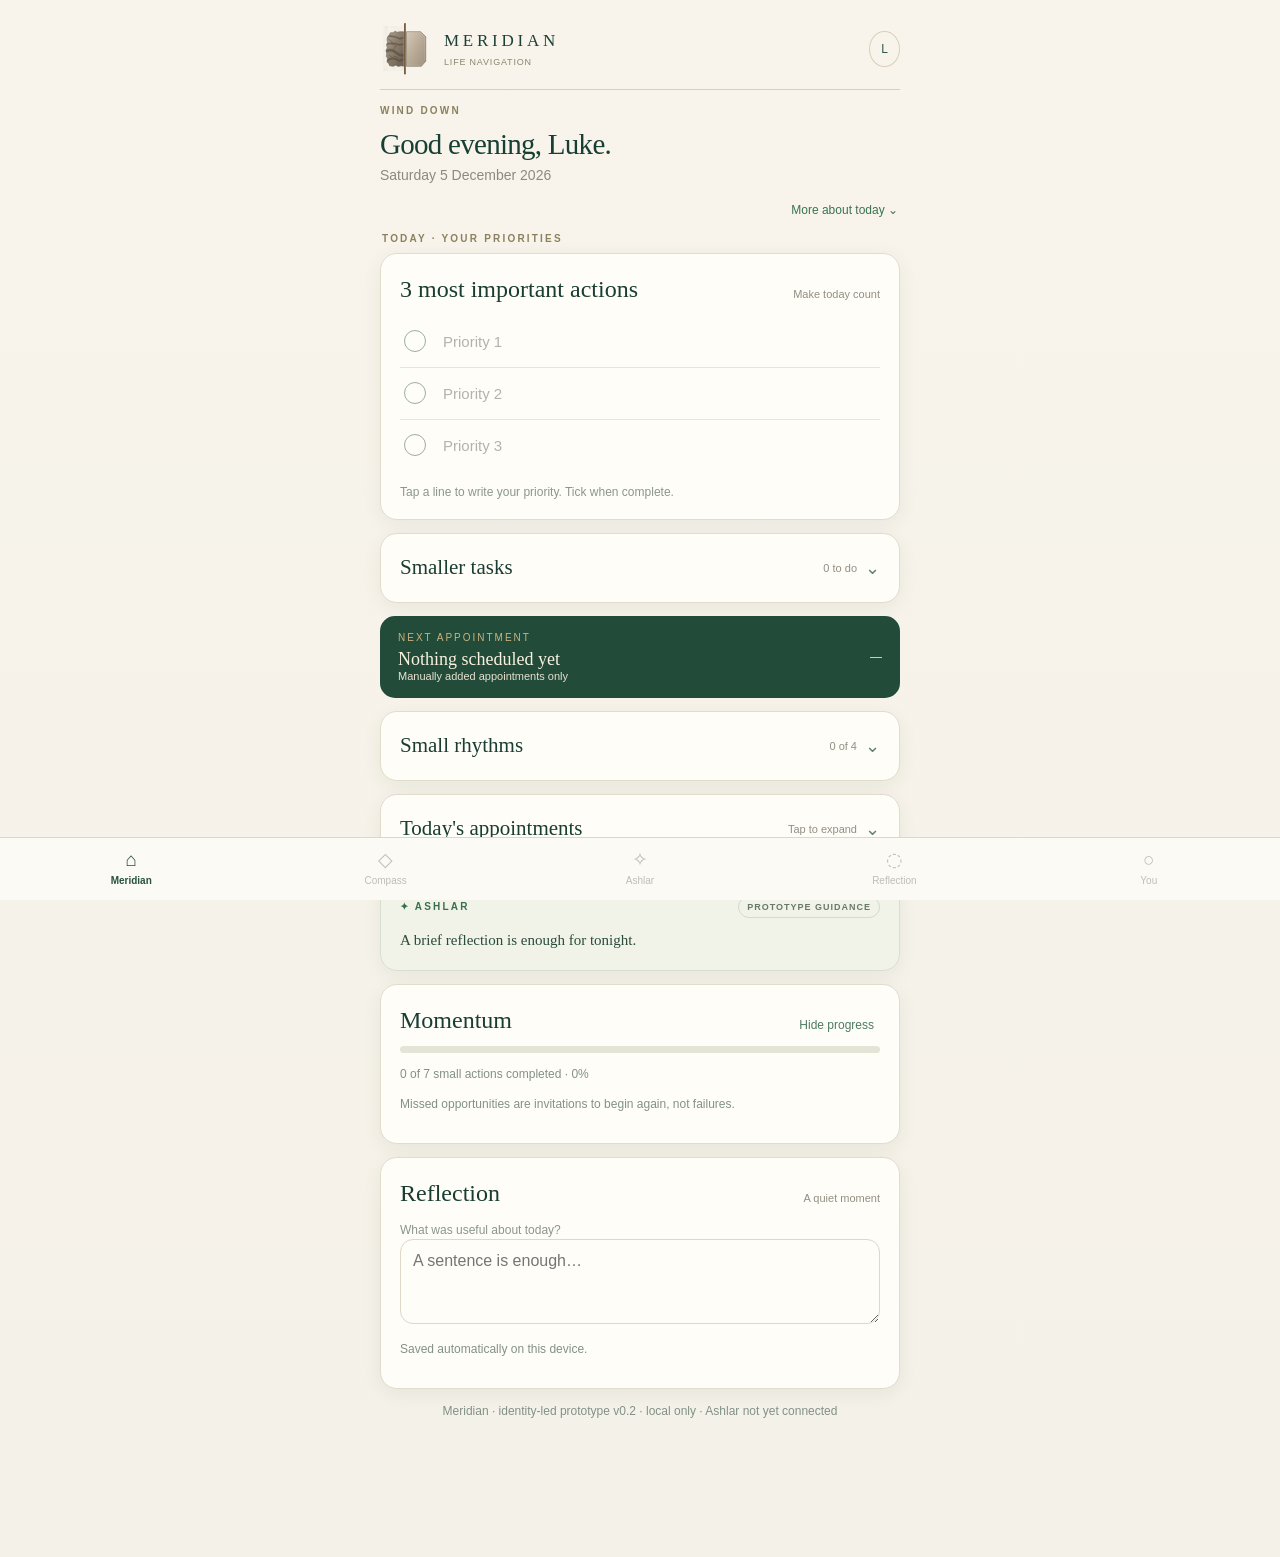
==== commit 9d5586dd: "Enable MER-201 v0.3 home-screen refinements without replacing original application" ====
--- a/prototypes/home-screen/index.html
+++ b/prototypes/home-screen/index.html
@@ -54,7 +54,7 @@
 .bottom .navitem:disabled{opacity:.62;cursor:default}
 @media(max-width:360px){.brand img{width:76px;height:82px}.greeting{font-size:34px}.brand-title{font-size:15px}.card{padding:16px}.habit .icon{width:43px;height:43px}}
 
-</style></head>
+</style><link rel="stylesheet" href="mer201-v03.css"></head>
 <body><main class="shell">
 <div class="top"><div class="brand"><img src="../../assets/branding/meridian-mark-iphone.svg" alt="The founder-approved Meridian Mark: rough ashlar, refined ashlar, and a vertical golden meridian line"><div><div class="brand-title">Meridian</div><div class="brand-caption">Life navigation</div></div></div><span class="profile" aria-label="Local prototype">L</span></div>
 <div class="eyebrow" style="margin-top:29px" id="phase">YOUR DAY</div><h1 class="greeting" id="greeting">Good morning.</h1><p class="sub" id="date"></p><p class="opening">Your day. Your focus. Your next step.</p>
@@ -93,4 +93,4 @@
  $("reflection").value=data.reflection||"";$("reflection").oninput=e=>{data.reflection=e.target.value;save()};
  renderHabits();renderPriorities();renderAppointments();renderProgress();renderNudge();
 })();
-</script></body></html>+</script><script defer src="mer201-v03.js"></script></body></html>
--- a/prototypes/home-screen/mer201-v03.css
+++ b/prototypes/home-screen/mer201-v03.css
@@ -0,0 +1,28 @@
+/* MER-201 v0.3: incremental enhancement, existing logo and palette preserved */
+.shell{padding-bottom:calc(125px + env(safe-area-inset-bottom,0px))}
+.brand img{width:52px!important;height:57px!important;transition:width .2s,height .2s}
+.greeting{font-size:29px!important;margin-top:13px!important}
+#phase{margin-top:15px!important}
+.sub{margin-bottom:12px!important}
+body.mer-header-open .brand img{width:92px!important;height:99px!important}
+body.mer-header-open .greeting{font-size:38px!important}
+.mer-header-toggle{background:transparent;border:0;color:#397351;font-size:12px;display:block;margin:0 0 0 auto;padding:8px 2px}
+.mer-header-extra[hidden]{display:none}
+.mer-header-extra{margin-top:9px}
+.mer-accordion{margin-bottom:13px}
+.mer-accordion>summary{list-style:none;cursor:pointer;display:flex;justify-content:space-between;align-items:center;gap:8px;color:#193d32;font:400 21px Georgia,serif;min-height:32px}
+.mer-accordion>summary::-webkit-details-marker{display:none}
+.mer-accordion>summary::after{content:"⌄";color:#63816d;font:18px sans-serif}
+.mer-accordion[open]>summary::after{content:"⌃"}
+.mer-accordion[open]>summary{margin-bottom:14px}
+.mer-accordion>summary .muted{font:11px -apple-system,BlinkMacSystemFont,sans-serif;margin-left:auto}
+.mer-small-row{display:flex;align-items:center;gap:10px;border-top:1px solid #e9e4d9;padding:9px 0}
+.mer-small-row span{flex:1;font-size:14px}
+.mer-small-row.done span{text-decoration:line-through;color:#9ca69f}
+.mer-small-form{display:flex;gap:8px;margin:12px 0}
+.mer-small-form input{min-width:0;flex:1;padding:11px;border:1px solid #dfd7c8;border-radius:10px;background:#fffdf8}
+.mer-small-form button{padding:10px 15px}
+.mer-status{font-size:11px;color:#7a8d7e}
+.mer-tap-next{cursor:pointer}
+.mer-tap-next:focus-visible,.mer-accordion>summary:focus-visible{outline:3px solid #72ab8e;outline-offset:3px}
+@media(prefers-reduced-motion:reduce){.brand img{transition:none}}
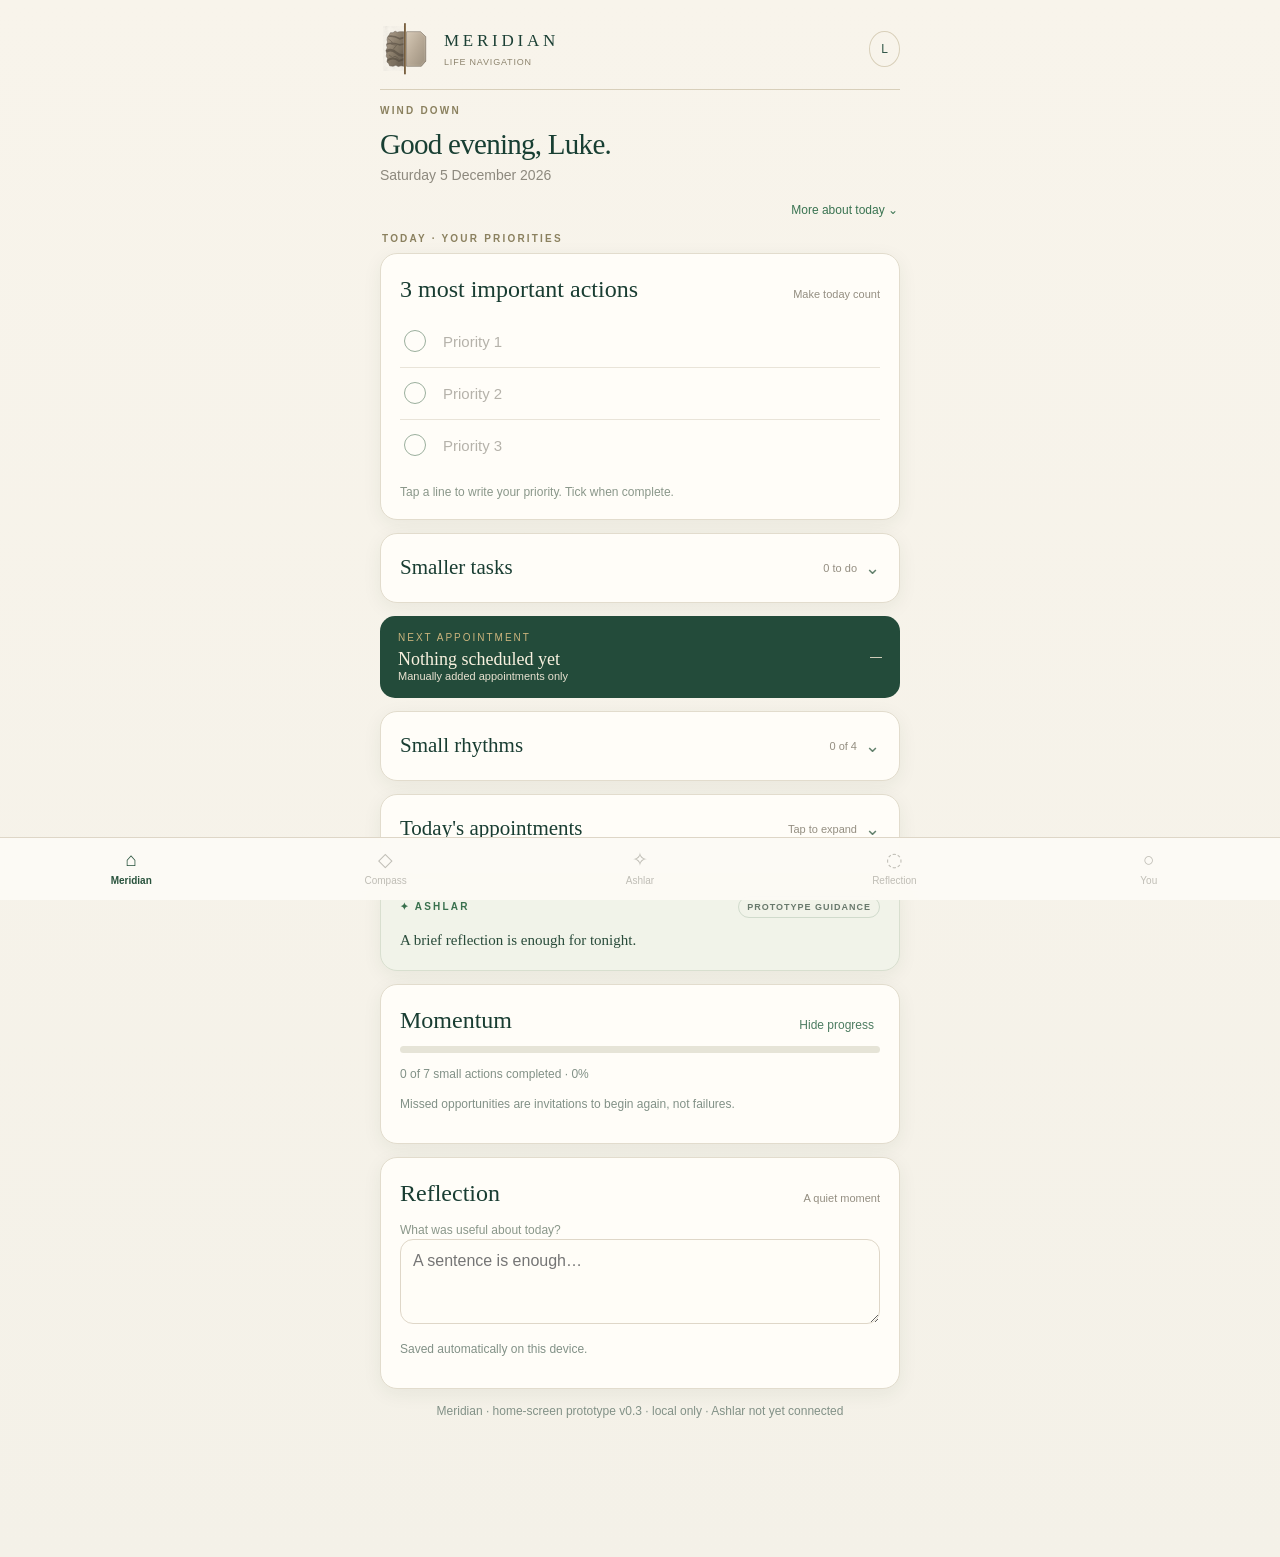
==== commit bb501b12: "Label MER-201 home-screen iteration v0.3 honestly" ====
--- a/prototypes/home-screen/index.html
+++ b/prototypes/home-screen/index.html
@@ -66,7 +66,7 @@
 <div class="card coach"><div class="sectionhead"><span class="eyebrow">✦ ASHLAR</span><span class="badge">Prototype guidance</span></div><p id="nudge"></p></div>
 <div class="card"><div class="foot"><h2>Momentum</h2><button class="progress-toggle" id="progressToggle" aria-pressed="true">Hide progress</button></div><div id="progressArea"><div class="progressbar" role="progressbar" aria-label="Today's completion" aria-valuemin="0" aria-valuemax="100" aria-valuenow="0" id="progressTrack"><span id="progressBar"></span></div><p class="small" id="progressText"></p></div><p class="small">Missed opportunities are invitations to begin again, not failures.</p></div>
 <div class="card"><div class="sectionhead"><h2>Reflection</h2><span class="muted">A quiet moment</span></div><label for="reflection" class="hint">What was useful about today?</label><textarea class="note" id="reflection" placeholder="A sentence is enough…"></textarea><p class="small">Saved automatically on this device.</p></div>
-<p class="small" style="text-align:center">Meridian · identity-led prototype v0.2 · local only · Ashlar not yet connected</p>
+<p class="small" style="text-align:center">Meridian · home-screen prototype v0.3 · local only · Ashlar not yet connected</p>
 </main><nav class="bottom" aria-label="Meridian navigation"><span class="navitem active" aria-current="page"><span class="navicon">⌂</span>Meridian</span><button class="navitem" disabled title="Coming later"><span class="navicon">◇</span>Compass</button><button class="navitem" disabled title="Coming later"><span class="navicon">✧</span>Ashlar</button><button class="navitem" disabled title="Coming later"><span class="navicon">◌</span>Reflection</button><button class="navitem" disabled title="Coming later"><span class="navicon">○</span>You</button></nav>
 <script>
 (()=>{
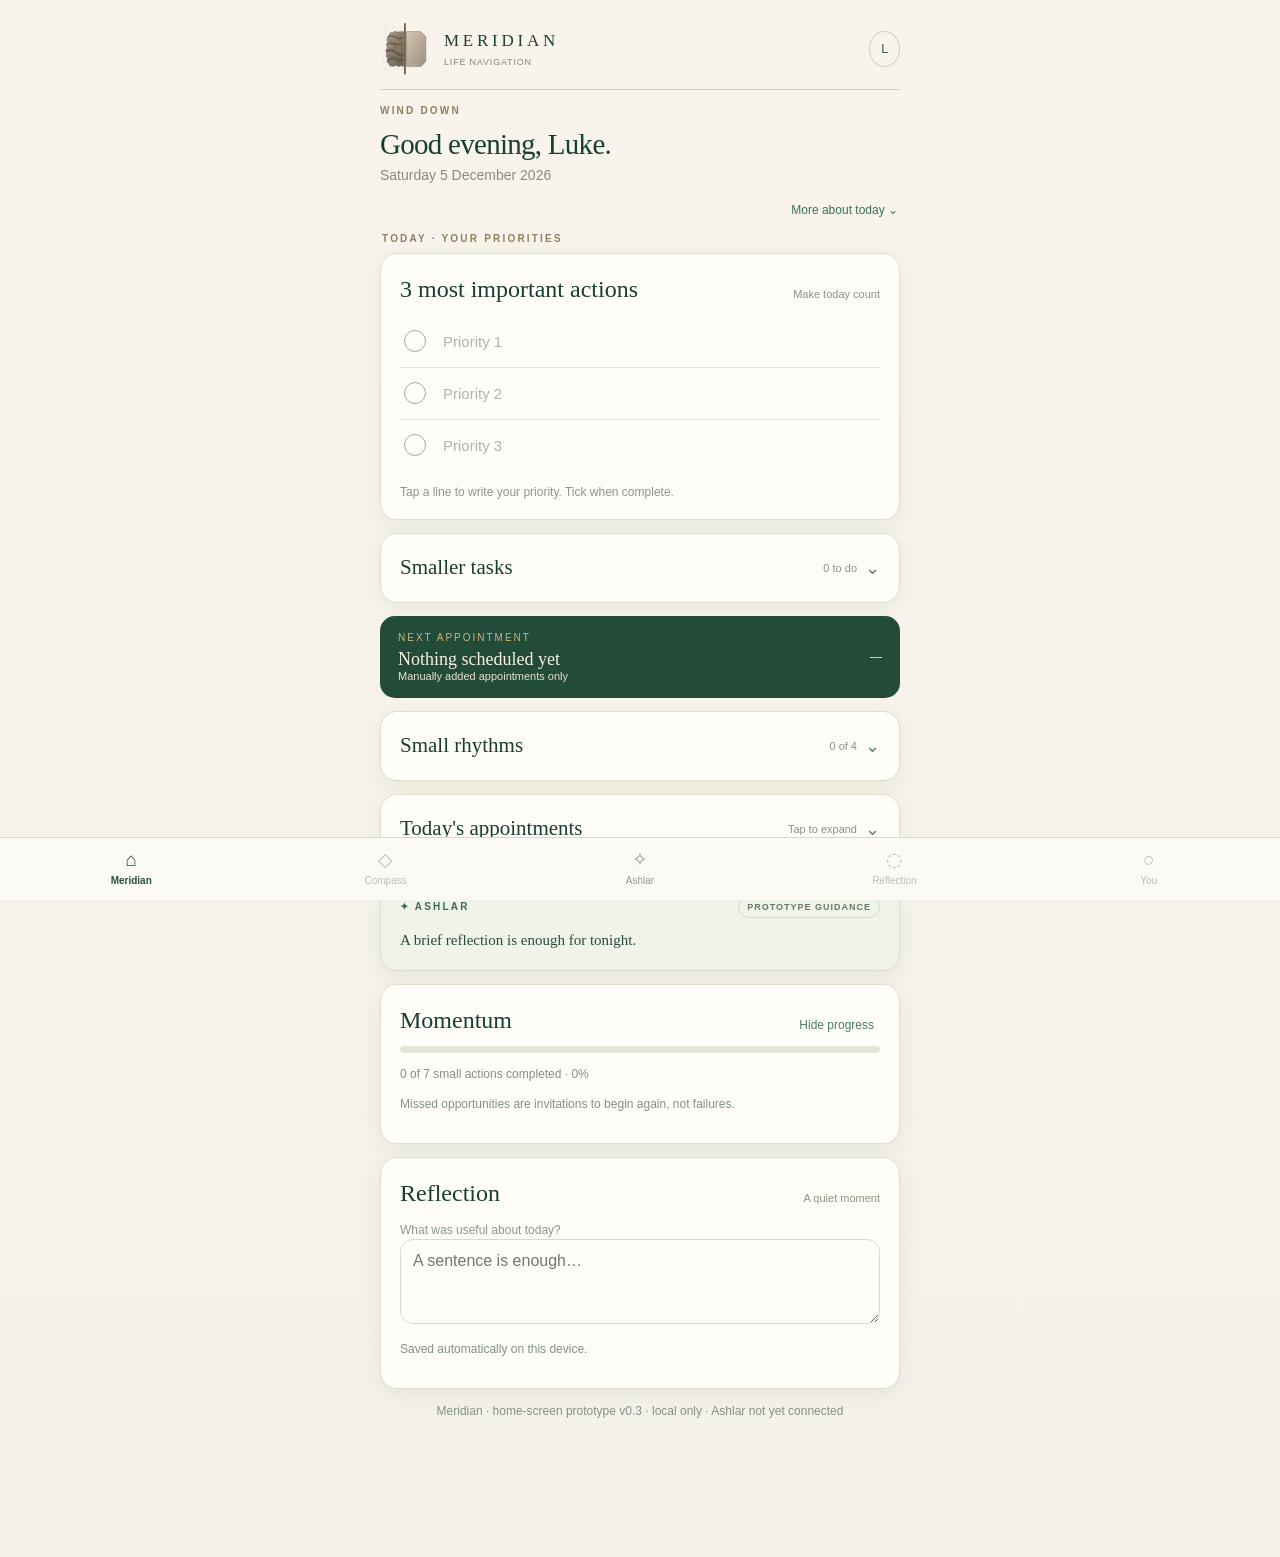
==== commit f6f17936: "Link Meridian Ashlar navigation to protected live conversation interface" ====
--- a/prototypes/home-screen/index.html
+++ b/prototypes/home-screen/index.html
@@ -54,7 +54,7 @@
 .bottom .navitem:disabled{opacity:.62;cursor:default}
 @media(max-width:360px){.brand img{width:76px;height:82px}.greeting{font-size:34px}.brand-title{font-size:15px}.card{padding:16px}.habit .icon{width:43px;height:43px}}
 
-</style><link rel="stylesheet" href="mer201-v03.css"></head>
+</style><link rel="stylesheet" href="mer201-v03.css"><style>.bottom a.navitem{text-decoration:none}.bottom a.navitem:focus-visible{outline:2px solid #377a55;outline-offset:2px}</style></head>
 <body><main class="shell">
 <div class="top"><div class="brand"><img src="../../assets/branding/meridian-mark-iphone.svg" alt="The founder-approved Meridian Mark: rough ashlar, refined ashlar, and a vertical golden meridian line"><div><div class="brand-title">Meridian</div><div class="brand-caption">Life navigation</div></div></div><span class="profile" aria-label="Local prototype">L</span></div>
 <div class="eyebrow" style="margin-top:29px" id="phase">YOUR DAY</div><h1 class="greeting" id="greeting">Good morning.</h1><p class="sub" id="date"></p><p class="opening">Your day. Your focus. Your next step.</p>
@@ -67,7 +67,7 @@
 <div class="card"><div class="foot"><h2>Momentum</h2><button class="progress-toggle" id="progressToggle" aria-pressed="true">Hide progress</button></div><div id="progressArea"><div class="progressbar" role="progressbar" aria-label="Today's completion" aria-valuemin="0" aria-valuemax="100" aria-valuenow="0" id="progressTrack"><span id="progressBar"></span></div><p class="small" id="progressText"></p></div><p class="small">Missed opportunities are invitations to begin again, not failures.</p></div>
 <div class="card"><div class="sectionhead"><h2>Reflection</h2><span class="muted">A quiet moment</span></div><label for="reflection" class="hint">What was useful about today?</label><textarea class="note" id="reflection" placeholder="A sentence is enough…"></textarea><p class="small">Saved automatically on this device.</p></div>
 <p class="small" style="text-align:center">Meridian · home-screen prototype v0.3 · local only · Ashlar not yet connected</p>
-</main><nav class="bottom" aria-label="Meridian navigation"><span class="navitem active" aria-current="page"><span class="navicon">⌂</span>Meridian</span><button class="navitem" disabled title="Coming later"><span class="navicon">◇</span>Compass</button><button class="navitem" disabled title="Coming later"><span class="navicon">✧</span>Ashlar</button><button class="navitem" disabled title="Coming later"><span class="navicon">◌</span>Reflection</button><button class="navitem" disabled title="Coming later"><span class="navicon">○</span>You</button></nav>
+</main><nav class="bottom" aria-label="Meridian navigation"><span class="navitem active" aria-current="page"><span class="navicon">⌂</span>Meridian</span><button class="navitem" disabled title="Coming later"><span class="navicon">◇</span>Compass</button><a class="navitem" href="https://ashlar-core.5b65kggdyw.workers.dev/app" aria-label="Open Ashlar secure conversation"><span class="navicon">✧</span>Ashlar</a><button class="navitem" disabled title="Coming later"><span class="navicon">◌</span>Reflection</button><button class="navitem" disabled title="Coming later"><span class="navicon">○</span>You</button></nav>
 <script>
 (()=>{
  const now=new Date(), key=now.getFullYear()+"-"+String(now.getMonth()+1).padStart(2,"0")+"-"+String(now.getDate()).padStart(2), storage="meridian-demo-day-"+key, prefsKey="meridian-demo-preferences";
